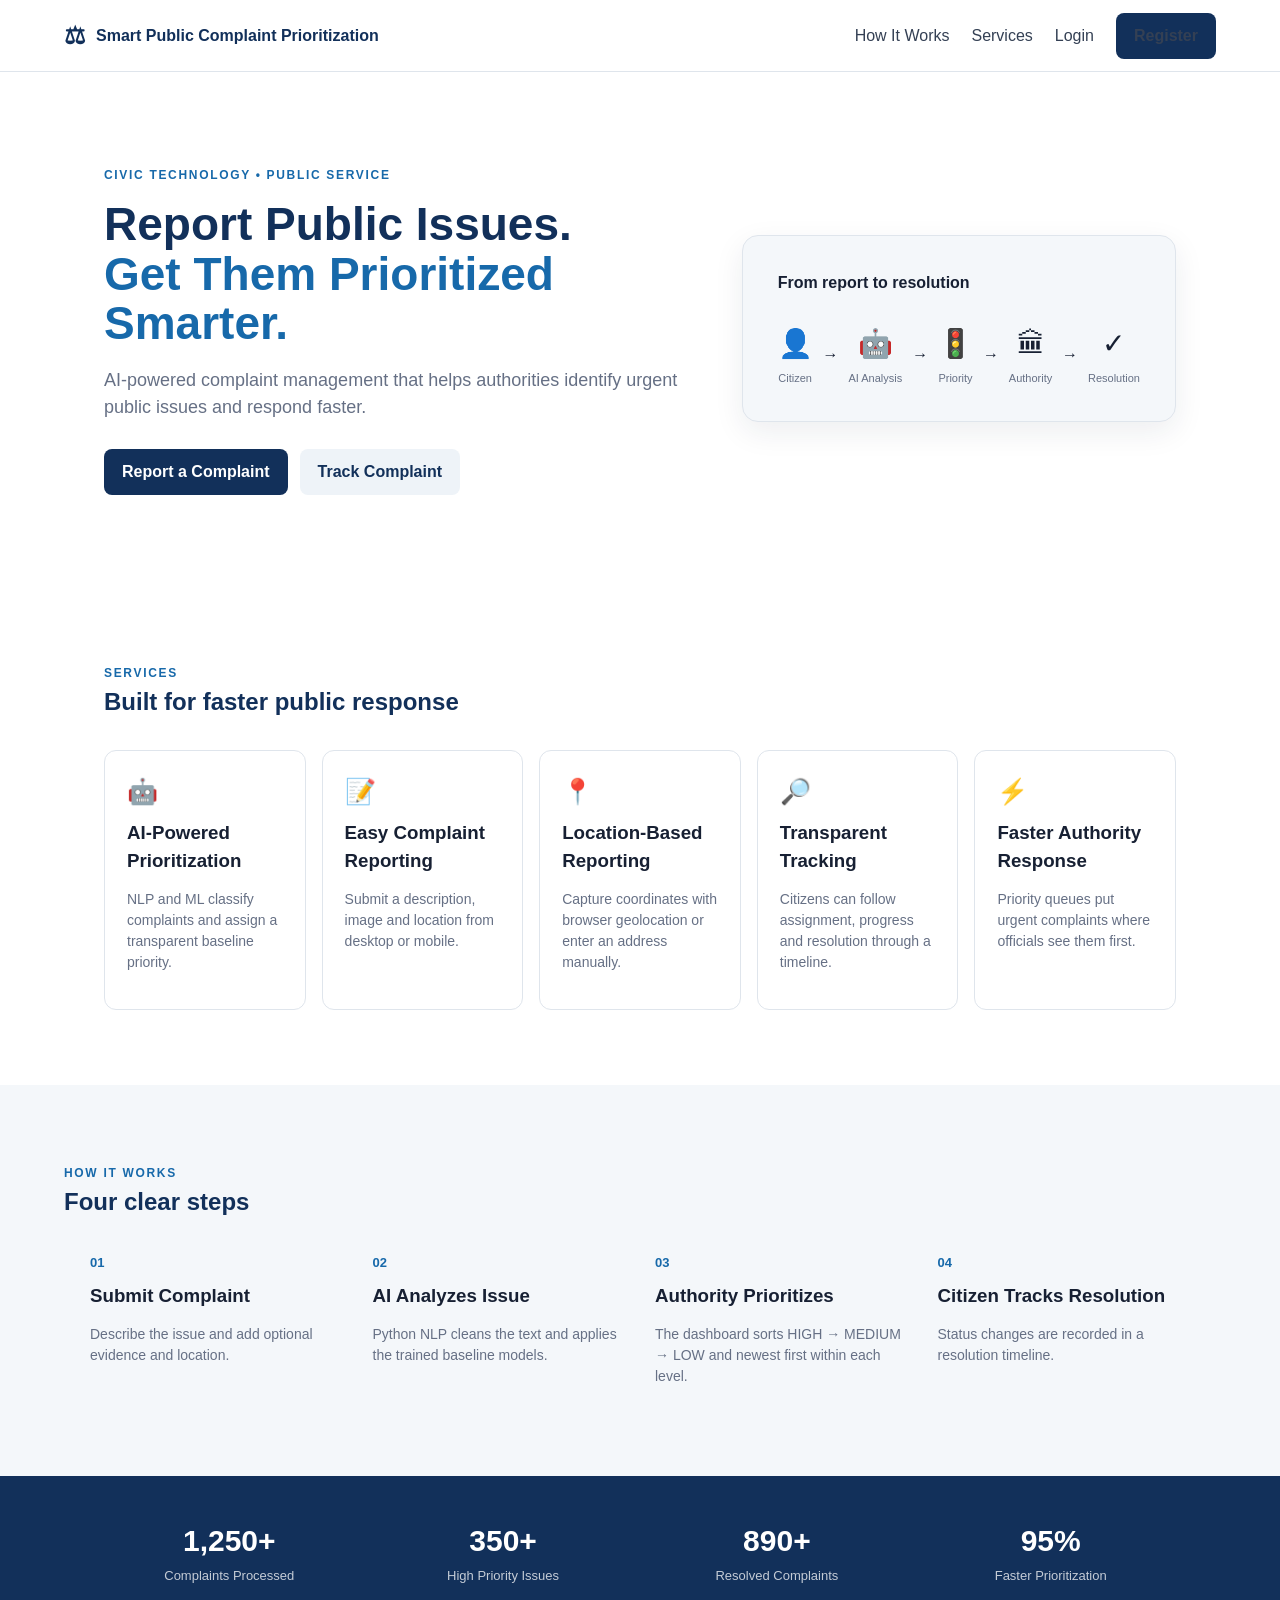
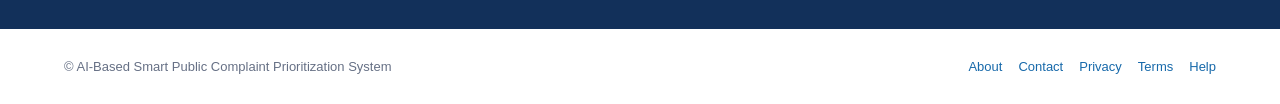
==== templates/index.html @ 951ad988 "Add AI complaint prioritization system" ====
<!doctype html><html lang="en"><head><meta charset="utf-8"><meta name="viewport" content="width=device-width,initial-scale=1"><title>Smart Public Complaint Prioritization</title><link rel="stylesheet" href="/static/css/style.css"></head><body>
<header class="site-header"><div class="brand"><span class="brand-mark">⚖</span><span>Smart Public Complaint Prioritization</span></div><nav><a href="#how">How It Works</a><a href="#services">Services</a><a href="/login">Login</a><a class="btn btn-primary" href="/register">Register</a></nav></header>
<main><section class="hero"><div><span class="eyebrow">CIVIC TECHNOLOGY • PUBLIC SERVICE</span><h1>Report Public Issues.<br><span>Get Them Prioritized Smarter.</span></h1><p>AI-powered complaint management that helps authorities identify urgent public issues and respond faster.</p><div class="actions"><a class="btn btn-primary" href="/citizen/submit">Report a Complaint</a><a class="btn btn-secondary" href="/login">Track Complaint</a></div></div><div class="flow-card"><div class="flow-title">From report to resolution</div><div class="flow"><div>👤<small>Citizen</small></div><b>→</b><div>🤖<small>AI Analysis</small></div><b>→</b><div>🚦<small>Priority</small></div><b>→</b><div>🏛<small>Authority</small></div><b>→</b><div>✓<small>Resolution</small></div></div></div></section>
<section id="services" class="section"><div class="section-head"><span class="eyebrow">SERVICES</span><h2>Built for faster public response</h2></div><div class="grid cards"><article><div class="icon">🤖</div><h3>AI-Powered Prioritization</h3><p>NLP and ML classify complaints and assign a transparent baseline priority.</p></article><article><div class="icon">📝</div><h3>Easy Complaint Reporting</h3><p>Submit a description, image and location from desktop or mobile.</p></article><article><div class="icon">📍</div><h3>Location-Based Reporting</h3><p>Capture coordinates with browser geolocation or enter an address manually.</p></article><article><div class="icon">🔎</div><h3>Transparent Tracking</h3><p>Citizens can follow assignment, progress and resolution through a timeline.</p></article><article><div class="icon">⚡</div><h3>Faster Authority Response</h3><p>Priority queues put urgent complaints where officials see them first.</p></article></div></section>
<section id="how" class="section soft"><div class="section-head"><span class="eyebrow">HOW IT WORKS</span><h2>Four clear steps</h2></div><div class="steps"><div><b>01</b><h3>Submit Complaint</h3><p>Describe the issue and add optional evidence and location.</p></div><div><b>02</b><h3>AI Analyzes Issue</h3><p>Python NLP cleans the text and applies the trained baseline models.</p></div><div><b>03</b><h3>Authority Prioritizes</h3><p>The dashboard sorts HIGH → MEDIUM → LOW and newest first within each level.</p></div><div><b>04</b><h3>Citizen Tracks Resolution</h3><p>Status changes are recorded in a resolution timeline.</p></div></div></section>
<section class="stats"><div><strong>1,250+</strong><span>Complaints Processed</span></div><div><strong>350+</strong><span>High Priority Issues</span></div><div><strong>890+</strong><span>Resolved Complaints</span></div><div><strong>95%</strong><span>Faster Prioritization</span></div></section></main><footer><div>© AI-Based Smart Public Complaint Prioritization System</div><div><a href="#">About</a><a href="#">Contact</a><a href="#">Privacy</a><a href="#">Terms</a><a href="#">Help</a></div></footer></body></html>
---- static/css/style.css ----
:root{--navy:#12305a;--blue:#1769aa;--green:#16805b;--red:#c62828;--amber:#b86b00;--ink:#172033;--muted:#667085;--line:#dfe5ec;--soft:#f4f7fa;--white:#fff;--shadow:0 10px 30px rgba(20,40,70,.08)}*{box-sizing:border-box}body{margin:0;font-family:Inter,Segoe UI,Arial,sans-serif;color:var(--ink);background:#fff;line-height:1.5}a{color:var(--blue);text-decoration:none}button,input,textarea,select{font:inherit}button{cursor:pointer}.site-header,.app-header{height:72px;padding:0 5%;display:flex;align-items:center;justify-content:space-between;border-bottom:1px solid var(--line);background:#fff;position:sticky;top:0;z-index:10}.brand{font-weight:800;color:var(--navy);display:flex;align-items:center;gap:10px}.brand-mark{font-size:24px}.site-header nav,.app-header nav{display:flex;align-items:center;gap:22px}.site-header nav a,.app-header nav a{color:#344054}.hero{max-width:1200px;margin:auto;padding:90px 5%;display:grid;grid-template-columns:1.15fr .85fr;gap:50px;align-items:center}.eyebrow{font-size:12px;font-weight:800;letter-spacing:.14em;color:var(--blue)}h1{font-size:46px;line-height:1.08;margin:14px 0 18px;color:var(--navy)}h1 span{color:var(--blue)}h2{margin:0 0 12px;color:var(--navy)}h3{margin:8px 0}.hero p{font-size:18px;color:var(--muted);max-width:650px}.actions{display:flex;gap:12px;margin-top:28px}.btn{display:inline-flex;justify-content:center;align-items:center;border:0;border-radius:8px;padding:11px 18px;font-weight:700;min-height:44px}.btn-primary{background:var(--navy);color:white}.btn-primary:hover{background:#0c2343}.btn-secondary{background:#eef3f8;color:var(--navy)}.full{width:100%}.flow-card{border:1px solid var(--line);border-radius:16px;padding:35px;background:var(--soft);box-shadow:var(--shadow)}.flow-title{font-weight:800;margin-bottom:28px}.flow{display:flex;align-items:center;justify-content:space-between;gap:8px}.flow div{text-align:center;font-size:28px}.flow small{display:block;font-size:11px;color:var(--muted);margin-top:5px}.section{padding:75px 5%;max-width:1200px;margin:auto}.soft{max-width:none;background:var(--soft)}.section-head{margin-bottom:30px}.grid.cards{display:grid;grid-template-columns:repeat(5,1fr);gap:16px}.cards article{padding:22px;border:1px solid var(--line);border-radius:12px;background:#fff}.cards p,.steps p{color:var(--muted);font-size:14px}.icon{font-size:25px}.steps{max-width:1100px;margin:auto;display:grid;grid-template-columns:repeat(4,1fr);gap:30px}.steps b{font-size:13px;color:var(--blue)}.stats{background:var(--navy);color:#fff;display:grid;grid-template-columns:repeat(4,1fr);padding:42px 8%;gap:20px;text-align:center}.stats strong{display:block;font-size:30px}.stats span{opacity:.75;font-size:13px}footer{padding:28px 5%;display:flex;justify-content:space-between;color:var(--muted);font-size:13px}footer div:last-child{display:flex;gap:16px}.auth-page{min-height:100vh;background:var(--soft);display:grid;place-items:center;padding:20px}.auth-card{background:#fff;border:1px solid var(--line);box-shadow:var(--shadow);border-radius:16px;width:min(460px,100%);padding:34px}.auth-card h1{font-size:32px}.auth-card label{display:block;font-weight:700;font-size:14px;margin:15px 0}.auth-card input,.form-panel input,.form-panel textarea,.filters input,.filters select,.form-panel select{width:100%;border:1px solid #cfd7e2;border-radius:8px;padding:11px;margin-top:6px;background:#fff}.auth-card .brand{margin-bottom:25px}.muted{color:var(--muted)}.row-between{display:flex!important;justify-content:space-between;align-items:center}.check{display:flex!important;gap:6px;align-items:center;font-weight:400!important}.check input{width:auto}.message{min-height:22px}.demo{font-size:12px;background:#f8fafc;padding:10px;border-radius:8px;color:var(--muted)}.app-main{max-width:1250px;margin:auto;padding:40px 5%}.app-main.narrow{max-width:950px}.page-head{display:flex;justify-content:space-between;gap:20px;align-items:end;margin-bottom:28px}.page-head h1{font-size:36px}.stats-grid{display:grid;grid-template-columns:repeat(7,1fr);gap:12px;margin-bottom:28px}.stat{background:#fff;border:1px solid var(--line);border-radius:12px;padding:18px;box-shadow:var(--shadow)}.stat b{display:block;font-size:28px;color:var(--navy)}.stat span{font-size:12px;color:var(--muted)}.panel{background:#fff;border:1px solid var(--line);border-radius:14px;padding:22px;box-shadow:0 5px 18px rgba(20,40,70,.04);margin-bottom:20px}.panel-head{display:flex;justify-content:space-between;align-items:center;margin-bottom:16px}.complaint-item{border:1px solid var(--line);border-radius:10px;padding:16px;margin:10px 0;display:flex;justify-content:space-between;gap:15px;align-items:center}.complaint-item h3{font-size:15px}.badges{display:flex;gap:7px;flex-wrap:wrap}.badge{font-size:11px;font-weight:800;padding:4px 8px;border-radius:999px;display:inline-block}.high{background:#fde8e8;color:#b42318}.medium{background:#fff3d6;color:#8a5200}.low{background:#e6f7ef;color:#086b4b}.status{background:#eef3f8;color:#475467}.form-panel h2{font-size:18px;margin-top:25px}.form-panel h2:first-child{margin-top:0}.form-panel textarea{min-height:150px;resize:vertical}.dropzone{border:1.5px dashed #aeb9c8;padding:30px;text-align:center;border-radius:12px;display:flex;flex-direction:column;gap:5px;color:var(--muted)}.dropzone input{display:none}.dropzone strong{color:var(--navy)}#preview img{max-width:260px;border-radius:10px;margin-top:10px}.location-grid{display:grid;grid-template-columns:1fr 1fr;gap:20px}.location-box{background:var(--soft);border-radius:12px;padding:20px;display:flex;flex-direction:column;justify-content:center}.form-actions{text-align:right;margin-top:25px}.filters{display:grid;grid-template-columns:2fr repeat(4,1fr);gap:10px;margin-bottom:20px}.table-wrap{overflow:auto}.table{width:100%;border-collapse:collapse}.table th,.table td{padding:12px;border-bottom:1px solid var(--line);text-align:left;font-size:13px;vertical-align:top}.table th{color:var(--muted);font-size:11px;text-transform:uppercase}.detail-grid{display:grid;grid-template-columns:1.4fr .8fr;gap:20px}.detail-card{background:#fff;border:1px solid var(--line);border-radius:14px;padding:22px}.kv{display:grid;grid-template-columns:160px 1fr;gap:10px;border-bottom:1px solid var(--line);padding:10px 0}.timeline{border-left:2px solid #d9e1ea;padding-left:20px}.timeline-item{position:relative;margin:0 0 22px}.timeline-item:before{content:'';width:10px;height:10px;background:var(--blue);border-radius:50%;position:absolute;left:-26px;top:6px}.timeline-item small{color:var(--muted)}.chart-grid{display:grid;grid-template-columns:1fr 1fr;gap:20px}.chart-grid canvas{max-height:330px}.link-btn{border:0;background:none;color:#344054}.active{font-weight:800!important;color:var(--navy)!important}.toast{position:fixed;right:20px;bottom:20px;background:var(--navy);color:#fff;padding:12px 16px;border-radius:8px;box-shadow:var(--shadow);z-index:100}.empty{text-align:center;color:var(--muted);padding:30px}@media(max-width:900px){.hero{grid-template-columns:1fr}.grid.cards{grid-template-columns:repeat(2,1fr)}.steps{grid-template-columns:repeat(2,1fr)}.stats{grid-template-columns:repeat(2,1fr)}.stats-grid{grid-template-columns:repeat(3,1fr)}.detail-grid,.chart-grid,.location-grid{grid-template-columns:1fr}.filters{grid-template-columns:1fr 1fr}.site-header,.app-header{height:auto;padding:15px 5%;gap:15px;flex-wrap:wrap}.site-header nav,.app-header nav{gap:10px;flex-wrap:wrap}}@media(max-width:600px){h1{font-size:34px}.hero{padding-top:50px}.grid.cards,.steps{grid-template-columns:1fr}.stats-grid{grid-template-columns:repeat(2,1fr)}.filters{grid-template-columns:1fr}.page-head{align-items:start;flex-direction:column}.flow{flex-wrap:wrap}.flow b{display:none}.complaint-item{align-items:flex-start;flex-direction:column}.kv{grid-template-columns:1fr}footer{flex-direction:column;gap:15px}}
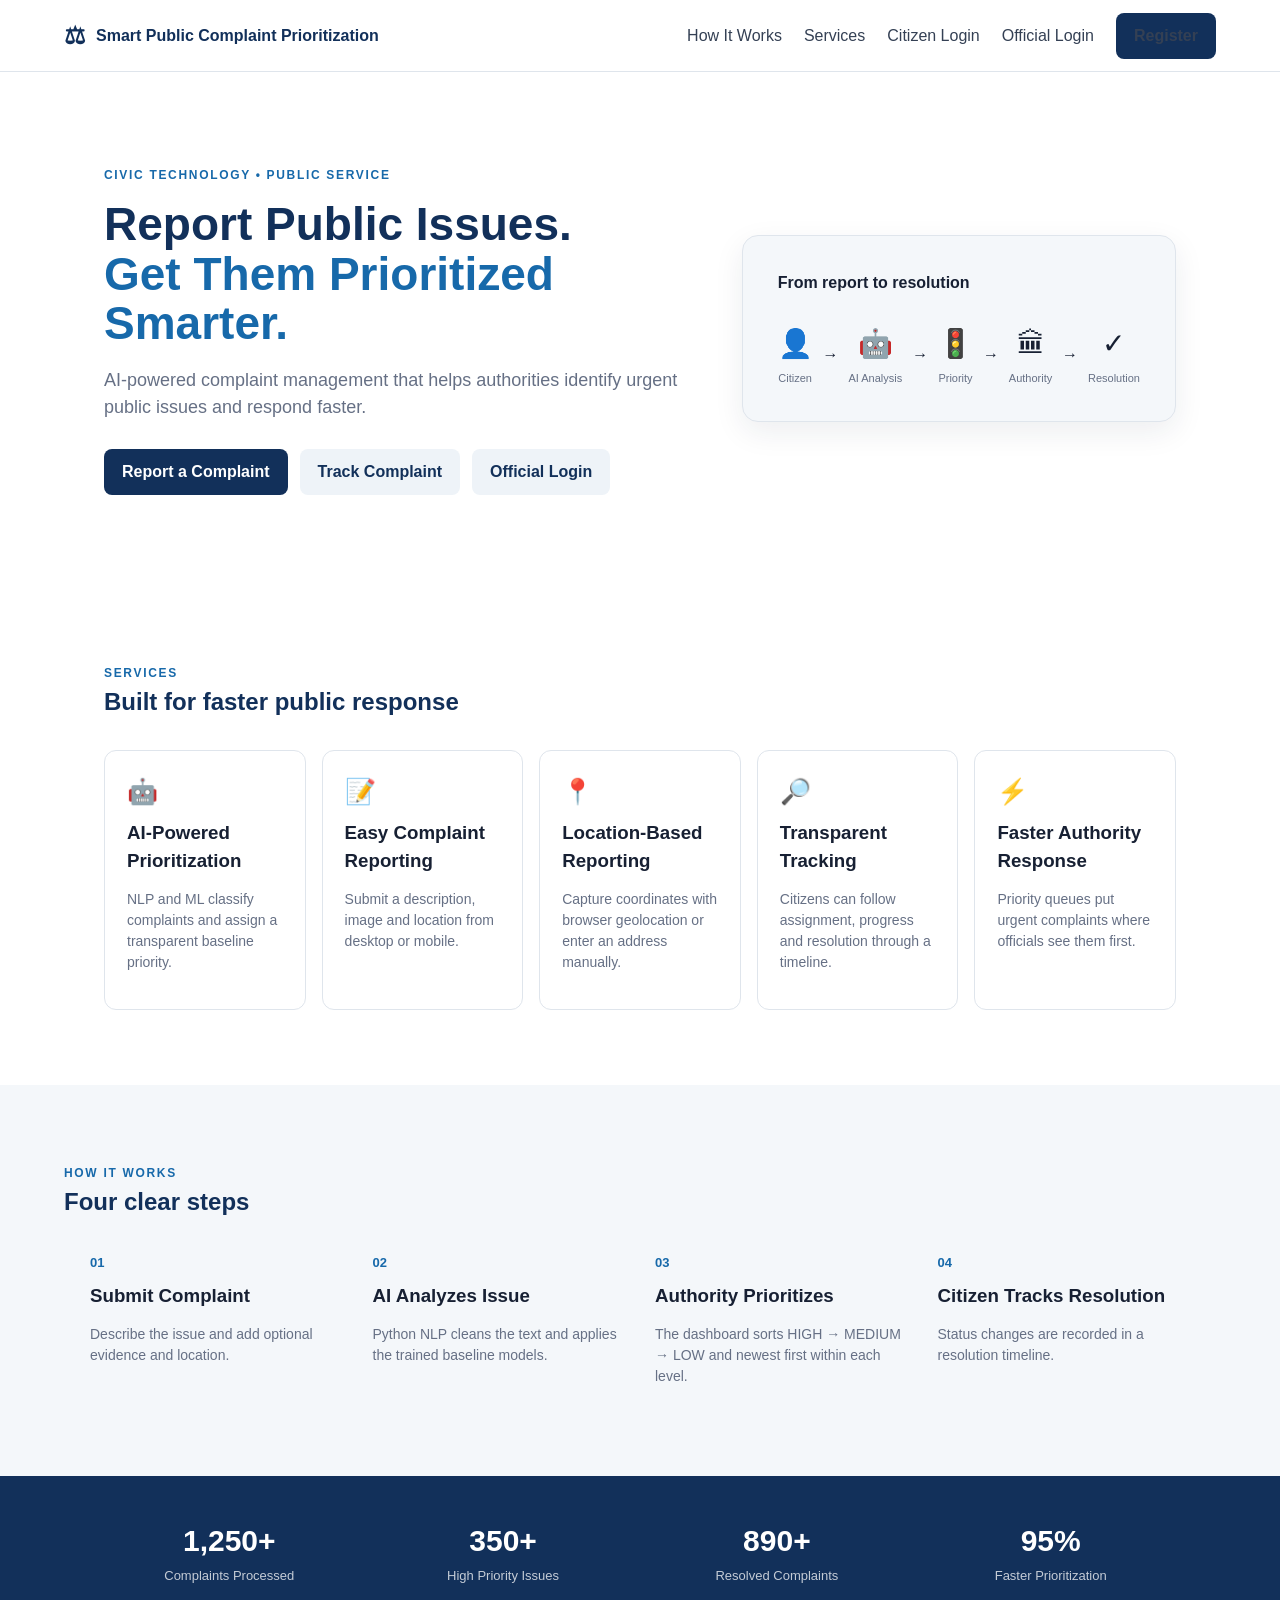
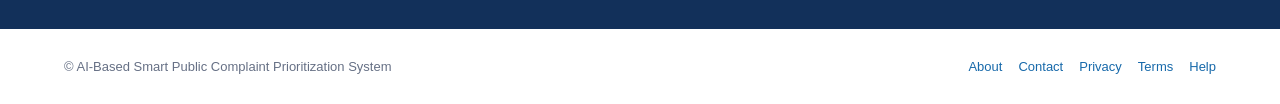
==== commit e31abfc1: "Update complaint system frontend" ====
--- a/templates/index.html
+++ b/templates/index.html
@@ -1,6 +1,211 @@
-<!doctype html><html lang="en"><head><meta charset="utf-8"><meta name="viewport" content="width=device-width,initial-scale=1"><title>Smart Public Complaint Prioritization</title><link rel="stylesheet" href="/static/css/style.css"></head><body>
-<header class="site-header"><div class="brand"><span class="brand-mark">⚖</span><span>Smart Public Complaint Prioritization</span></div><nav><a href="#how">How It Works</a><a href="#services">Services</a><a href="/login">Login</a><a class="btn btn-primary" href="/register">Register</a></nav></header>
-<main><section class="hero"><div><span class="eyebrow">CIVIC TECHNOLOGY • PUBLIC SERVICE</span><h1>Report Public Issues.<br><span>Get Them Prioritized Smarter.</span></h1><p>AI-powered complaint management that helps authorities identify urgent public issues and respond faster.</p><div class="actions"><a class="btn btn-primary" href="/citizen/submit">Report a Complaint</a><a class="btn btn-secondary" href="/login">Track Complaint</a></div></div><div class="flow-card"><div class="flow-title">From report to resolution</div><div class="flow"><div>👤<small>Citizen</small></div><b>→</b><div>🤖<small>AI Analysis</small></div><b>→</b><div>🚦<small>Priority</small></div><b>→</b><div>🏛<small>Authority</small></div><b>→</b><div>✓<small>Resolution</small></div></div></div></section>
-<section id="services" class="section"><div class="section-head"><span class="eyebrow">SERVICES</span><h2>Built for faster public response</h2></div><div class="grid cards"><article><div class="icon">🤖</div><h3>AI-Powered Prioritization</h3><p>NLP and ML classify complaints and assign a transparent baseline priority.</p></article><article><div class="icon">📝</div><h3>Easy Complaint Reporting</h3><p>Submit a description, image and location from desktop or mobile.</p></article><article><div class="icon">📍</div><h3>Location-Based Reporting</h3><p>Capture coordinates with browser geolocation or enter an address manually.</p></article><article><div class="icon">🔎</div><h3>Transparent Tracking</h3><p>Citizens can follow assignment, progress and resolution through a timeline.</p></article><article><div class="icon">⚡</div><h3>Faster Authority Response</h3><p>Priority queues put urgent complaints where officials see them first.</p></article></div></section>
-<section id="how" class="section soft"><div class="section-head"><span class="eyebrow">HOW IT WORKS</span><h2>Four clear steps</h2></div><div class="steps"><div><b>01</b><h3>Submit Complaint</h3><p>Describe the issue and add optional evidence and location.</p></div><div><b>02</b><h3>AI Analyzes Issue</h3><p>Python NLP cleans the text and applies the trained baseline models.</p></div><div><b>03</b><h3>Authority Prioritizes</h3><p>The dashboard sorts HIGH → MEDIUM → LOW and newest first within each level.</p></div><div><b>04</b><h3>Citizen Tracks Resolution</h3><p>Status changes are recorded in a resolution timeline.</p></div></div></section>
-<section class="stats"><div><strong>1,250+</strong><span>Complaints Processed</span></div><div><strong>350+</strong><span>High Priority Issues</span></div><div><strong>890+</strong><span>Resolved Complaints</span></div><div><strong>95%</strong><span>Faster Prioritization</span></div></section></main><footer><div>© AI-Based Smart Public Complaint Prioritization System</div><div><a href="#">About</a><a href="#">Contact</a><a href="#">Privacy</a><a href="#">Terms</a><a href="#">Help</a></div></footer></body></html>
+
+<!doctype html>
+<html lang="en">
+<head>
+  <meta charset="utf-8">
+  <meta name="viewport" content="width=device-width, initial-scale=1">
+  <title>Smart Public Complaint Prioritization</title>
+  <link rel="stylesheet" href="/static/css/style.css">
+</head>
+<body>
+
+<header class="site-header">
+  <div class="brand">
+    <span class="brand-mark">⚖</span>
+    <span>Smart Public Complaint Prioritization</span>
+  </div>
+
+  <nav>
+    <a href="#how">How It Works</a>
+    <a href="#services">Services</a>
+    <a href="/login">Citizen Login</a>
+    <a href="/authority/login">Official Login</a>
+    <a class="btn btn-primary" href="/register">Register</a>
+  </nav>
+</header>
+
+<main>
+  <!-- Hero Section -->
+  <section class="hero">
+    <div>
+      <span class="eyebrow">CIVIC TECHNOLOGY • PUBLIC SERVICE</span>
+
+      <h1>
+        Report Public Issues.<br>
+        <span>Get Them Prioritized Smarter.</span>
+      </h1>
+
+      <p>
+        AI-powered complaint management that helps authorities
+        identify urgent public issues and respond faster.
+      </p>
+
+      <div class="actions">
+        <a class="btn btn-primary" href="/citizen/submit">
+          Report a Complaint
+        </a>
+
+        <a class="btn btn-secondary" href="/login">
+          Track Complaint
+        </a>
+
+        <a class="btn btn-secondary" href="/authority/login">
+          Official Login
+        </a>
+      </div>
+    </div>
+
+    <div class="flow-card">
+      <div class="flow-title">From report to resolution</div>
+
+      <div class="flow">
+        <div>👤<small>Citizen</small></div>
+        <b>→</b>
+        <div>🤖<small>AI Analysis</small></div>
+        <b>→</b>
+        <div>🚦<small>Priority</small></div>
+        <b>→</b>
+        <div>🏛<small>Authority</small></div>
+        <b>→</b>
+        <div>✓<small>Resolution</small></div>
+      </div>
+    </div>
+  </section>
+
+  <!-- Services Section -->
+  <section id="services" class="section">
+    <div class="section-head">
+      <span class="eyebrow">SERVICES</span>
+      <h2>Built for faster public response</h2>
+    </div>
+
+    <div class="grid cards">
+      <article>
+        <div class="icon">🤖</div>
+        <h3>AI-Powered Prioritization</h3>
+        <p>
+          NLP and ML classify complaints and assign a transparent
+          baseline priority.
+        </p>
+      </article>
+
+      <article>
+        <div class="icon">📝</div>
+        <h3>Easy Complaint Reporting</h3>
+        <p>
+          Submit a description, image and location from desktop or mobile.
+        </p>
+      </article>
+
+      <article>
+        <div class="icon">📍</div>
+        <h3>Location-Based Reporting</h3>
+        <p>
+          Capture coordinates with browser geolocation or enter an
+          address manually.
+        </p>
+      </article>
+
+      <article>
+        <div class="icon">🔎</div>
+        <h3>Transparent Tracking</h3>
+        <p>
+          Citizens can follow assignment, progress and resolution
+          through a timeline.
+        </p>
+      </article>
+
+      <article>
+        <div class="icon">⚡</div>
+        <h3>Faster Authority Response</h3>
+        <p>
+          Priority queues put urgent complaints where officials see
+          them first.
+        </p>
+      </article>
+    </div>
+  </section>
+
+  <!-- How It Works Section -->
+  <section id="how" class="section soft">
+    <div class="section-head">
+      <span class="eyebrow">HOW IT WORKS</span>
+      <h2>Four clear steps</h2>
+    </div>
+
+    <div class="steps">
+      <div>
+        <b>01</b>
+        <h3>Submit Complaint</h3>
+        <p>
+          Describe the issue and add optional evidence and location.
+        </p>
+      </div>
+
+      <div>
+        <b>02</b>
+        <h3>AI Analyzes Issue</h3>
+        <p>
+          Python NLP cleans the text and applies the trained
+          baseline models.
+        </p>
+      </div>
+
+      <div>
+        <b>03</b>
+        <h3>Authority Prioritizes</h3>
+        <p>
+          The dashboard sorts HIGH → MEDIUM → LOW and newest first
+          within each level.
+        </p>
+      </div>
+
+      <div>
+        <b>04</b>
+        <h3>Citizen Tracks Resolution</h3>
+        <p>
+          Status changes are recorded in a resolution timeline.
+        </p>
+      </div>
+    </div>
+  </section>
+
+  <!-- Statistics Section -->
+  <section class="stats">
+    <div>
+      <strong>1,250+</strong>
+      <span>Complaints Processed</span>
+    </div>
+
+    <div>
+      <strong>350+</strong>
+      <span>High Priority Issues</span>
+    </div>
+
+    <div>
+      <strong>890+</strong>
+      <span>Resolved Complaints</span>
+    </div>
+
+    <div>
+      <strong>95%</strong>
+      <span>Faster Prioritization</span>
+    </div>
+  </section>
+</main>
+
+<!-- Footer -->
+<footer>
+  <div>© AI-Based Smart Public Complaint Prioritization System</div>
+
+  <div>
+    <a href="#">About</a>
+    <a href="#">Contact</a>
+    <a href="#">Privacy</a>
+    <a href="#">Terms</a>
+    <a href="#">Help</a>
+  </div>
+</footer>
+
+</body>
+</html>
